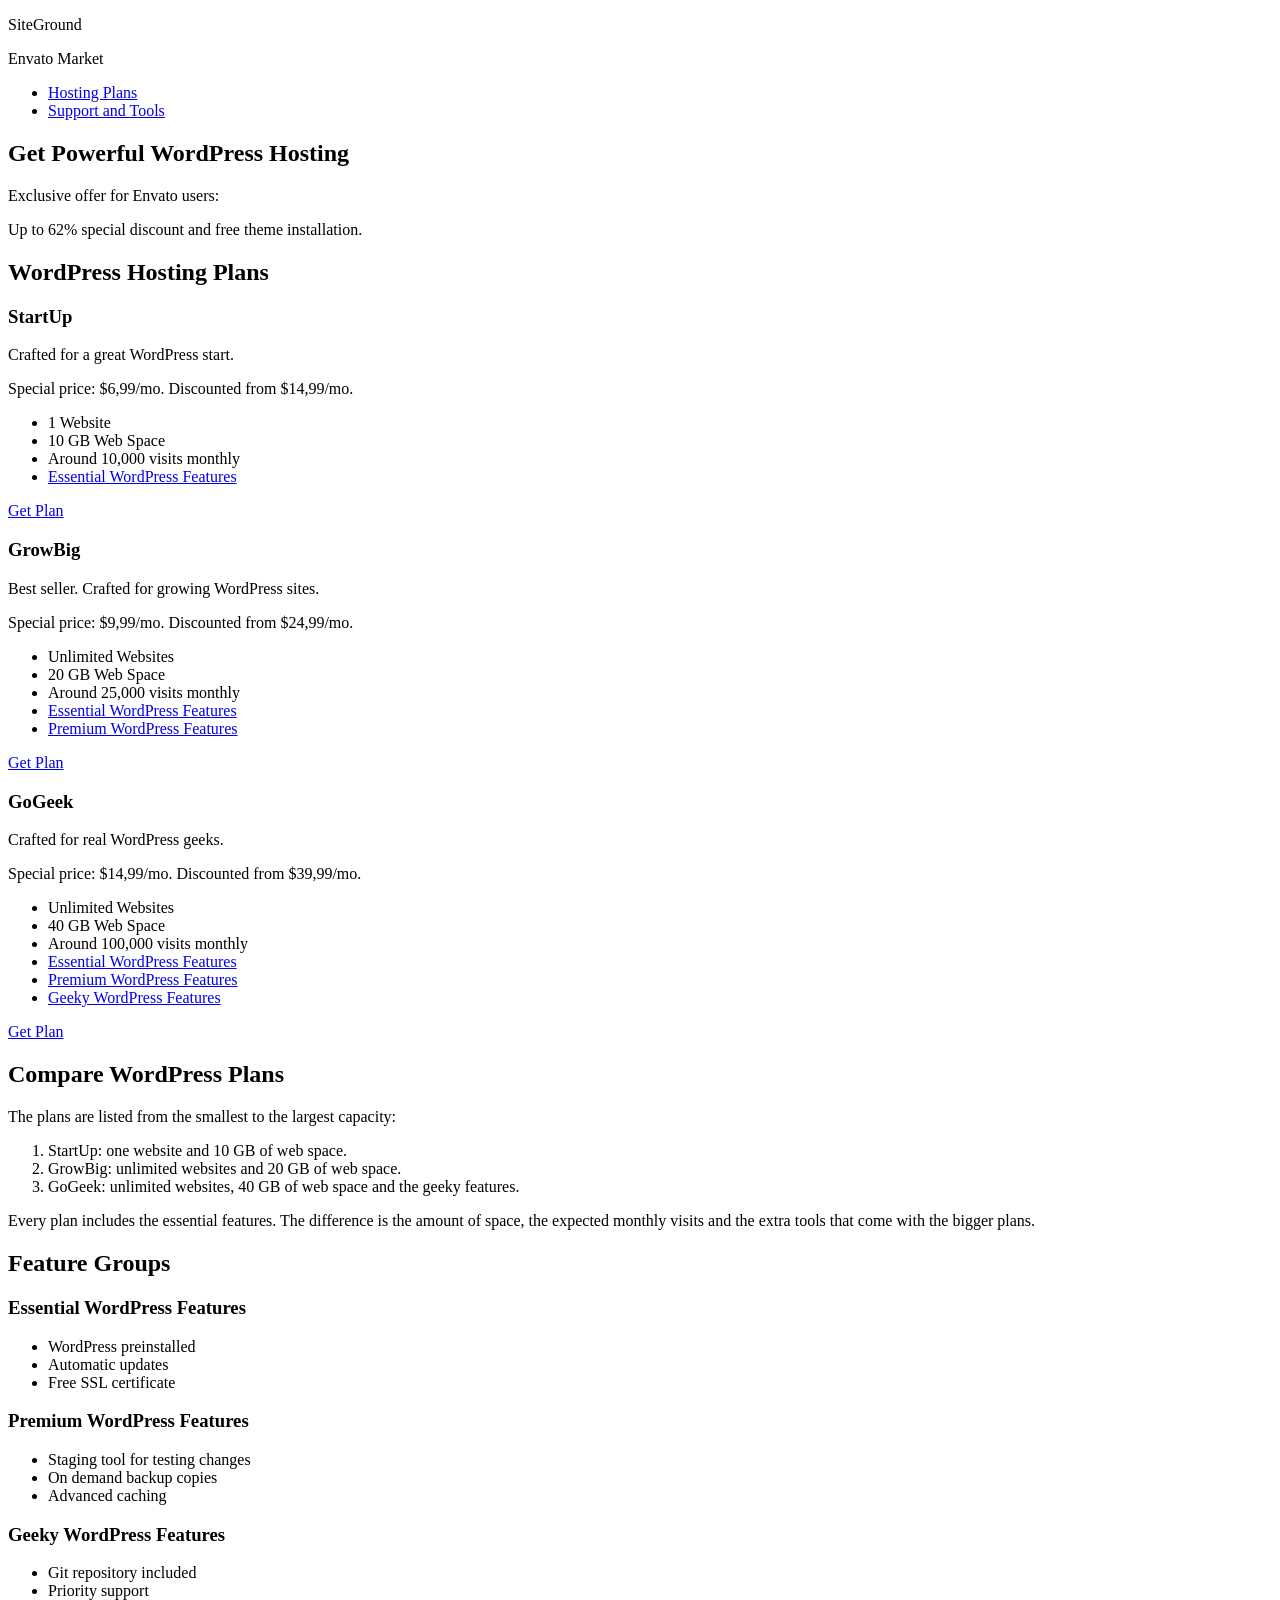
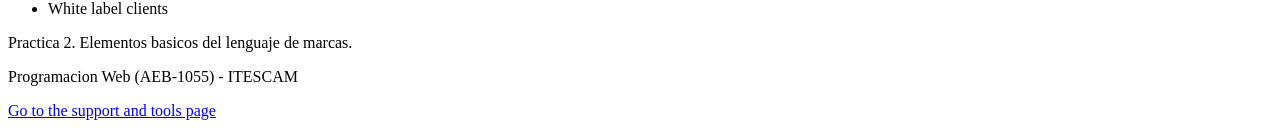
==== index.html @ 8a455a08 "Plan de trabajo y páginas HTML5 de la práctica 2" ====
<!DOCTYPE html>
<html lang="en">
<head>
  <meta charset="UTF-8">
  <meta name="viewport" content="width=device-width, initial-scale=1.0">
  <meta name="description" content="WordPress hosting plans page - Practica 2, Programacion Web, ITESCAM.">
  <meta name="author" content="Josue Hilario Cab Ku">
  <title>Get Powerful WordPress Hosting</title>
</head>
<body>

  <header>
    <p>SiteGround</p>
    <p>Envato Market</p>

    <nav>
      <ul>
        <li><a href="index.html">Hosting Plans</a></li>
        <li><a href="soporte.html">Support and Tools</a></li>
      </ul>
    </nav>
  </header>

  <main>

    <section>
      <h1>Get Powerful WordPress Hosting</h1>
      <p>Exclusive offer for Envato users:</p>
      <p>Up to 62% special discount and free theme installation.</p>
    </section>

    <section>
      <h2>WordPress Hosting Plans</h2>

      <article>
        <h3>StartUp</h3>
        <p>Crafted for a great WordPress start.</p>
        <p>Special price: $6,99/mo. Discounted from $14,99/mo.</p>
        <ul>
          <li>1 Website</li>
          <li>10 GB Web Space</li>
          <li>Around 10,000 visits monthly</li>
          <li><a href="#essential-features">Essential WordPress Features</a></li>
        </ul>
        <p><a href="#get-plan-startup">Get Plan</a></p>
      </article>

      <article>
        <h3>GrowBig</h3>
        <p>Best seller. Crafted for growing WordPress sites.</p>
        <p>Special price: $9,99/mo. Discounted from $24,99/mo.</p>
        <ul>
          <li>Unlimited Websites</li>
          <li>20 GB Web Space</li>
          <li>Around 25,000 visits monthly</li>
          <li><a href="#essential-features">Essential WordPress Features</a></li>
          <li><a href="#premium-features">Premium WordPress Features</a></li>
        </ul>
        <p><a href="#get-plan-growbig">Get Plan</a></p>
      </article>

      <article>
        <h3>GoGeek</h3>
        <p>Crafted for real WordPress geeks.</p>
        <p>Special price: $14,99/mo. Discounted from $39,99/mo.</p>
        <ul>
          <li>Unlimited Websites</li>
          <li>40 GB Web Space</li>
          <li>Around 100,000 visits monthly</li>
          <li><a href="#essential-features">Essential WordPress Features</a></li>
          <li><a href="#premium-features">Premium WordPress Features</a></li>
          <li><a href="#geeky-features">Geeky WordPress Features</a></li>
        </ul>
        <p><a href="#get-plan-gogeek">Get Plan</a></p>
      </article>
    </section>

    <section>
      <h2>Compare WordPress Plans</h2>
      <p>The plans are listed from the smallest to the largest capacity:</p>
      <ol>
        <li>StartUp: one website and 10 GB of web space.</li>
        <li>GrowBig: unlimited websites and 20 GB of web space.</li>
        <li>GoGeek: unlimited websites, 40 GB of web space and the geeky features.</li>
      </ol>
      <p>Every plan includes the essential features. The difference is the amount of space,
         the expected monthly visits and the extra tools that come with the bigger plans.</p>
    </section>

    <section id="essential-features">
      <h2>Feature Groups</h2>

      <h3>Essential WordPress Features</h3>
      <ul>
        <li>WordPress preinstalled</li>
        <li>Automatic updates</li>
        <li>Free SSL certificate</li>
      </ul>

      <h3 id="premium-features">Premium WordPress Features</h3>
      <ul>
        <li>Staging tool for testing changes</li>
        <li>On demand backup copies</li>
        <li>Advanced caching</li>
      </ul>

      <h3 id="geeky-features">Geeky WordPress Features</h3>
      <ul>
        <li>Git repository included</li>
        <li>Priority support</li>
        <li>White label clients</li>
      </ul>
    </section>

  </main>

  <footer>
    <p>Practica 2. Elementos basicos del lenguaje de marcas.</p>
    <p>Programacion Web (AEB-1055) - ITESCAM</p>
    <p><a href="soporte.html">Go to the support and tools page</a></p>
  </footer>

</body>
</html>
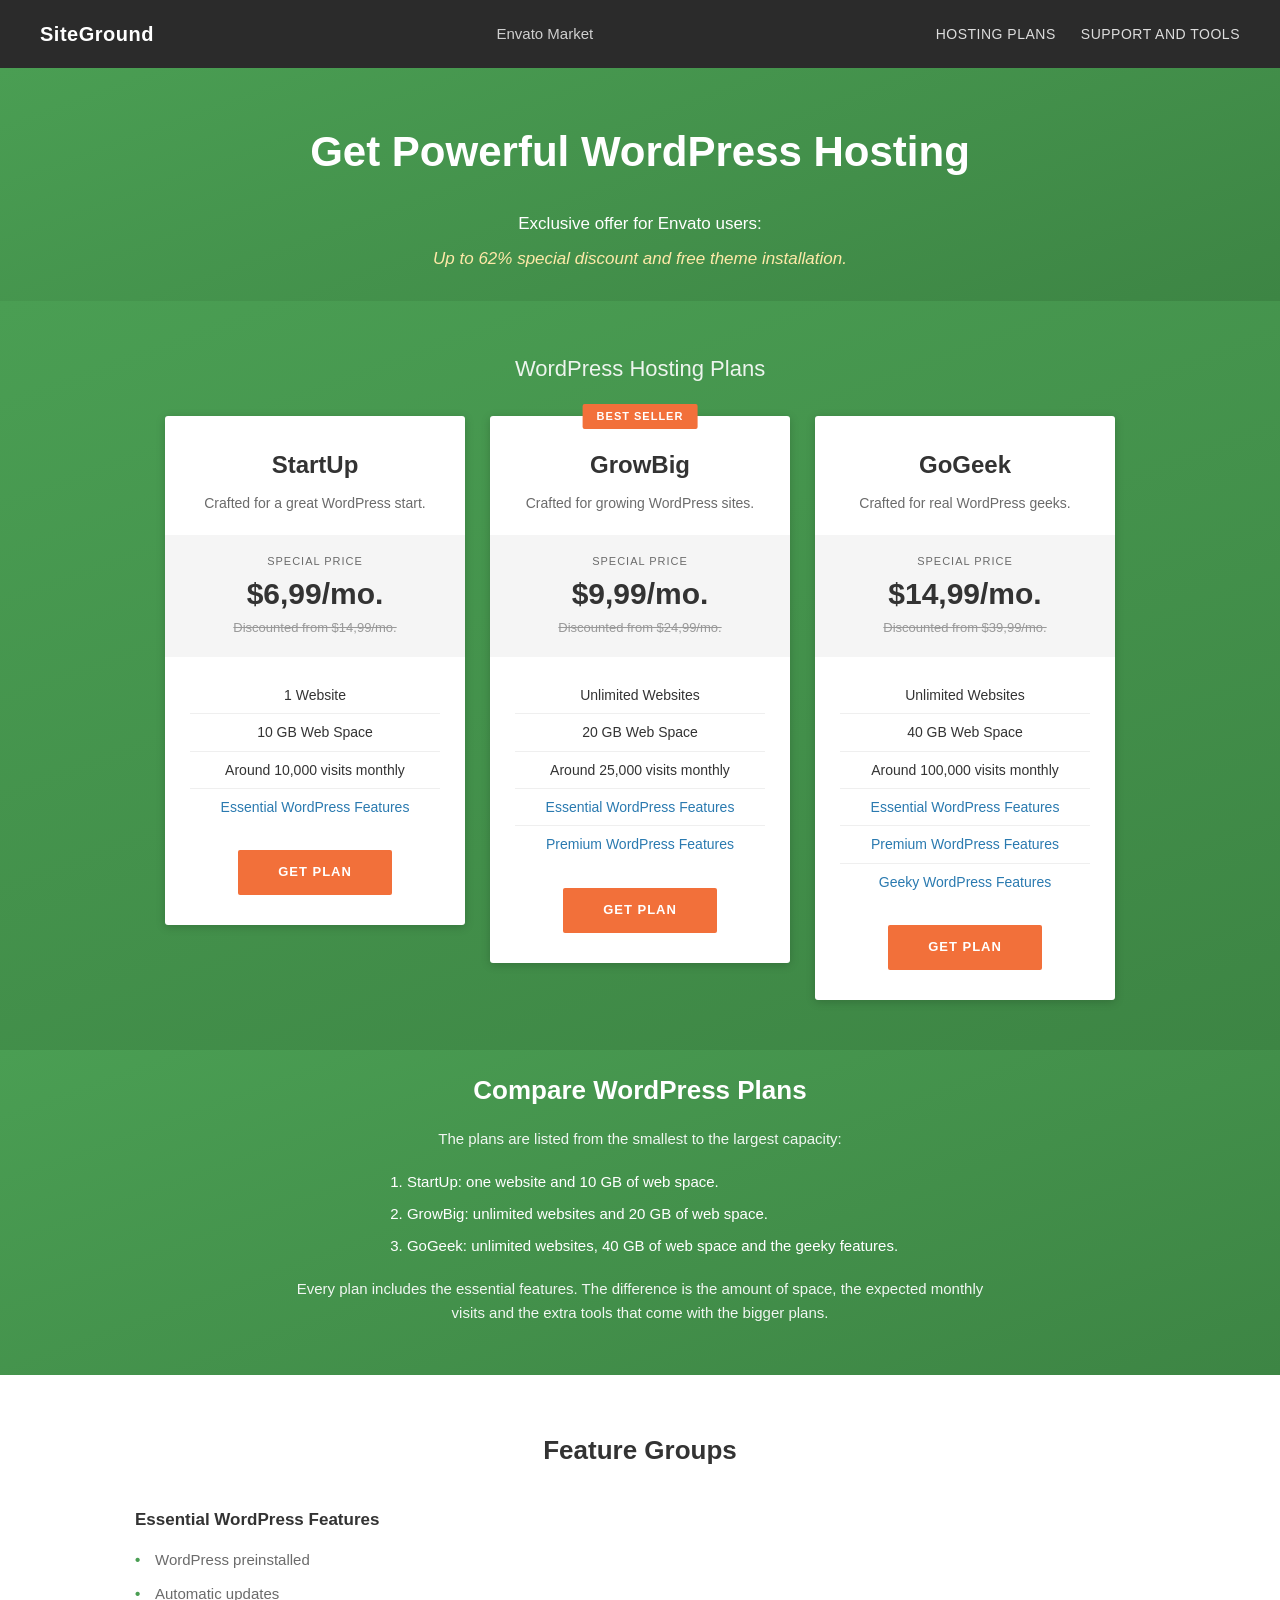
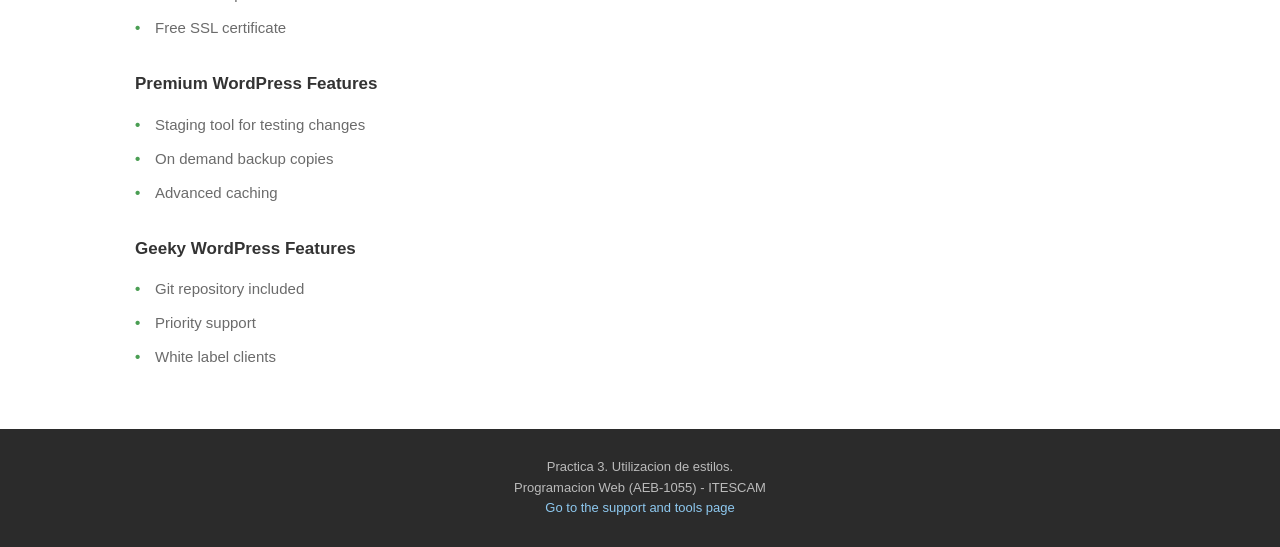
==== commit 342294f8: "Aplica hoja de estilos CSS a las dos paginas" ====
--- a/index.html
+++ b/index.html
@@ -3,17 +3,18 @@
 <head>
   <meta charset="UTF-8">
   <meta name="viewport" content="width=device-width, initial-scale=1.0">
-  <meta name="description" content="WordPress hosting plans page - Practica 2, Programacion Web, ITESCAM.">
+  <meta name="description" content="WordPress hosting plans page - Practica 3, Programacion Web, ITESCAM.">
   <meta name="author" content="Josue Hilario Cab Ku">
   <title>Get Powerful WordPress Hosting</title>
+  <link rel="stylesheet" href="styles.css">
 </head>
 <body>
 
-  <header>
-    <p>SiteGround</p>
-    <p>Envato Market</p>
+  <header class="topbar">
+    <p class="logo">SiteGround</p>
+    <p class="market">Envato Market</p>
 
-    <nav>
+    <nav class="mainnav">
       <ul>
         <li><a href="index.html">Hosting Plans</a></li>
         <li><a href="soporte.html">Support and Tools</a></li>
@@ -23,59 +24,76 @@
 
   <main>
 
-    <section>
+    <section class="verde hero">
       <h1>Get Powerful WordPress Hosting</h1>
       <p>Exclusive offer for Envato users:</p>
-      <p>Up to 62% special discount and free theme installation.</p>
+      <p class="oferta">Up to 62% special discount and free theme installation.</p>
     </section>
 
-    <section>
+    <section class="verde plans">
       <h2>WordPress Hosting Plans</h2>
 
-      <article>
-        <h3>StartUp</h3>
-        <p>Crafted for a great WordPress start.</p>
-        <p>Special price: $6,99/mo. Discounted from $14,99/mo.</p>
-        <ul>
-          <li>1 Website</li>
-          <li>10 GB Web Space</li>
-          <li>Around 10,000 visits monthly</li>
-          <li><a href="#essential-features">Essential WordPress Features</a></li>
-        </ul>
-        <p><a href="#get-plan-startup">Get Plan</a></p>
-      </article>
+      <div class="tarjetas">
 
-      <article>
-        <h3>GrowBig</h3>
-        <p>Best seller. Crafted for growing WordPress sites.</p>
-        <p>Special price: $9,99/mo. Discounted from $24,99/mo.</p>
-        <ul>
-          <li>Unlimited Websites</li>
-          <li>20 GB Web Space</li>
-          <li>Around 25,000 visits monthly</li>
-          <li><a href="#essential-features">Essential WordPress Features</a></li>
-          <li><a href="#premium-features">Premium WordPress Features</a></li>
-        </ul>
-        <p><a href="#get-plan-growbig">Get Plan</a></p>
-      </article>
+        <article class="plan">
+          <h3>StartUp</h3>
+          <p class="descripcion">Crafted for a great WordPress start.</p>
+          <p class="precio">
+            <span class="etiqueta">Special price</span>
+            <span class="monto">$6,99/mo.</span>
+            <span class="anterior">Discounted from $14,99/mo.</span>
+          </p>
+          <ul>
+            <li>1 Website</li>
+            <li>10 GB Web Space</li>
+            <li>Around 10,000 visits monthly</li>
+            <li><a href="#essential-features">Essential WordPress Features</a></li>
+          </ul>
+          <p><a class="boton" href="#get-plan-startup">Get Plan</a></p>
+        </article>
 
-      <article>
-        <h3>GoGeek</h3>
-        <p>Crafted for real WordPress geeks.</p>
-        <p>Special price: $14,99/mo. Discounted from $39,99/mo.</p>
-        <ul>
-          <li>Unlimited Websites</li>
-          <li>40 GB Web Space</li>
-          <li>Around 100,000 visits monthly</li>
-          <li><a href="#essential-features">Essential WordPress Features</a></li>
-          <li><a href="#premium-features">Premium WordPress Features</a></li>
-          <li><a href="#geeky-features">Geeky WordPress Features</a></li>
-        </ul>
-        <p><a href="#get-plan-gogeek">Get Plan</a></p>
-      </article>
+        <article class="plan">
+          <p class="badge">Best Seller</p>
+          <h3>GrowBig</h3>
+          <p class="descripcion">Crafted for growing WordPress sites.</p>
+          <p class="precio">
+            <span class="etiqueta">Special price</span>
+            <span class="monto">$9,99/mo.</span>
+            <span class="anterior">Discounted from $24,99/mo.</span>
+          </p>
+          <ul>
+            <li>Unlimited Websites</li>
+            <li>20 GB Web Space</li>
+            <li>Around 25,000 visits monthly</li>
+            <li><a href="#essential-features">Essential WordPress Features</a></li>
+            <li><a href="#premium-features">Premium WordPress Features</a></li>
+          </ul>
+          <p><a class="boton" href="#get-plan-growbig">Get Plan</a></p>
+        </article>
+
+        <article class="plan">
+          <h3>GoGeek</h3>
+          <p class="descripcion">Crafted for real WordPress geeks.</p>
+          <p class="precio">
+            <span class="etiqueta">Special price</span>
+            <span class="monto">$14,99/mo.</span>
+            <span class="anterior">Discounted from $39,99/mo.</span>
+          </p>
+          <ul>
+            <li>Unlimited Websites</li>
+            <li>40 GB Web Space</li>
+            <li>Around 100,000 visits monthly</li>
+            <li><a href="#essential-features">Essential WordPress Features</a></li>
+            <li><a href="#premium-features">Premium WordPress Features</a></li>
+            <li><a href="#geeky-features">Geeky WordPress Features</a></li>
+          </ul>
+          <p><a class="boton" href="#get-plan-gogeek">Get Plan</a></p>
+        </article>
+
+      </div>
     </section>
 
-    <section>
+    <section class="verde comparativa">
       <h2>Compare WordPress Plans</h2>
       <p>The plans are listed from the smallest to the largest capacity:</p>
       <ol>
@@ -87,7 +105,7 @@
          the expected monthly visits and the extra tools that come with the bigger plans.</p>
     </section>
 
-    <section id="essential-features">
+    <section class="caracteristicas" id="essential-features">
       <h2>Feature Groups</h2>
 
       <h3>Essential WordPress Features</h3>
@@ -115,7 +133,7 @@
   </main>
 
   <footer>
-    <p>Practica 2. Elementos basicos del lenguaje de marcas.</p>
+    <p>Practica 3. Utilizacion de estilos.</p>
     <p>Programacion Web (AEB-1055) - ITESCAM</p>
     <p><a href="soporte.html">Go to the support and tools page</a></p>
   </footer>
--- a/styles.css
+++ b/styles.css
@@ -0,0 +1,457 @@
+/* ==========================================================
+   Práctica 3. Utilización de estilos
+   Programación Web (AEB-1055) - ITESCAM
+   Equipo TacoCoders
+   ========================================================== */
+
+/* ---------- Variables y reinicio ---------- */
+
+:root {
+  --verde: #4a9e53;
+  --verde-oscuro: #3d8544;
+  --naranja: #f2703a;
+  --naranja-claro: #f9a03f;
+  --gris-texto: #6b6b6b;
+  --gris-oscuro: #333333;
+  --gris-fondo: #f5f5f5;
+  --azul-enlace: #2a7ab0;
+  --blanco: #ffffff;
+}
+
+* {
+  margin: 0;
+  padding: 0;
+  box-sizing: border-box;
+}
+
+body {
+  font-family: "Helvetica Neue", Helvetica, Arial, sans-serif;
+  font-size: 15px;
+  line-height: 1.6;
+  color: var(--gris-oscuro);
+  background-color: var(--blanco);
+}
+
+a {
+  color: var(--azul-enlace);
+  text-decoration: none;
+}
+
+a:hover {
+  text-decoration: underline;
+}
+
+/* ---------- Barra superior ---------- */
+
+.topbar {
+  background-color: #2b2b2b;
+  color: var(--blanco);
+  padding: 18px 40px;
+  display: flex;
+  align-items: center;
+  justify-content: space-between;
+  flex-wrap: wrap;
+  gap: 15px;
+}
+
+.logo {
+  font-size: 20px;
+  font-weight: bold;
+  letter-spacing: 0.5px;
+}
+
+.market {
+  font-size: 15px;
+  color: #cfcfcf;
+}
+
+.mainnav ul {
+  list-style: none;
+  display: flex;
+  gap: 25px;
+}
+
+.mainnav a {
+  color: #dddddd;
+  font-size: 14px;
+  text-transform: uppercase;
+  letter-spacing: 0.5px;
+}
+
+.mainnav a:hover {
+  color: var(--blanco);
+  text-decoration: none;
+}
+
+/* ---------- Zona verde ---------- */
+
+.verde {
+  background: linear-gradient(160deg, var(--verde) 0%, var(--verde-oscuro) 100%);
+  color: var(--blanco);
+  padding: 50px 20px;
+  text-align: center;
+}
+
+.hero {
+  padding-bottom: 20px;
+}
+
+.hero h1 {
+  font-size: 42px;
+  font-weight: bold;
+  margin-bottom: 25px;
+}
+
+.hero p {
+  font-size: 17px;
+  margin-bottom: 8px;
+}
+
+.oferta {
+  font-style: italic;
+  font-size: 19px;
+  color: #ffe9a8;
+}
+
+/* ---------- Tarjetas de planes ---------- */
+
+.plans h2 {
+  font-size: 22px;
+  font-weight: normal;
+  margin-bottom: 30px;
+  opacity: 0.9;
+}
+
+.tarjetas {
+  display: flex;
+  justify-content: center;
+  align-items: flex-start;
+  gap: 25px;
+  flex-wrap: wrap;
+  max-width: 1050px;
+  margin: 0 auto;
+}
+
+.plan {
+  background-color: var(--blanco);
+  color: var(--gris-oscuro);
+  width: 300px;
+  border-radius: 3px;
+  box-shadow: 0 2px 10px rgba(0, 0, 0, 0.18);
+  padding: 30px 25px;
+  position: relative;
+}
+
+.plan h3 {
+  font-size: 24px;
+  margin-bottom: 8px;
+}
+
+.descripcion {
+  color: var(--gris-texto);
+  font-size: 14px;
+  margin-bottom: 20px;
+}
+
+.badge {
+  position: absolute;
+  top: -12px;
+  left: 50%;
+  transform: translateX(-50%);
+  background-color: var(--naranja);
+  color: var(--blanco);
+  font-size: 11px;
+  font-weight: bold;
+  text-transform: uppercase;
+  letter-spacing: 1px;
+  padding: 4px 14px;
+  border-radius: 2px;
+}
+
+.precio {
+  background-color: var(--gris-fondo);
+  padding: 18px 10px;
+  margin: 0 -25px 20px;
+}
+
+.precio .etiqueta {
+  display: block;
+  font-size: 11px;
+  text-transform: uppercase;
+  letter-spacing: 1px;
+  color: var(--gris-texto);
+}
+
+.precio .monto {
+  display: block;
+  font-size: 30px;
+  font-weight: bold;
+  color: var(--gris-oscuro);
+}
+
+.precio .anterior {
+  display: block;
+  font-size: 13px;
+  color: #999999;
+  text-decoration: line-through;
+}
+
+.plan ul {
+  list-style: none;
+  margin-bottom: 25px;
+}
+
+.plan ul li {
+  padding: 7px 0;
+  font-size: 14px;
+  border-bottom: 1px solid #efefef;
+}
+
+.plan ul li:last-child {
+  border-bottom: none;
+}
+
+.boton {
+  display: inline-block;
+  background-color: var(--naranja);
+  color: var(--blanco);
+  font-size: 13px;
+  font-weight: bold;
+  text-transform: uppercase;
+  letter-spacing: 1px;
+  padding: 12px 40px;
+  border-radius: 2px;
+}
+
+.boton:hover {
+  background-color: #d95a27;
+  text-decoration: none;
+  color: var(--blanco);
+}
+
+/* ---------- Comparativa ---------- */
+
+.comparativa {
+  padding-top: 20px;
+}
+
+.comparativa h2 {
+  font-size: 26px;
+  margin-bottom: 15px;
+}
+
+.comparativa ol {
+  display: inline-block;
+  text-align: left;
+  margin: 15px 0;
+  padding-left: 25px;
+}
+
+.comparativa ol li {
+  padding: 4px 0;
+}
+
+.comparativa > p {
+  max-width: 700px;
+  margin: 0 auto;
+  opacity: 0.92;
+}
+
+/* ---------- Grupos de características ---------- */
+
+.caracteristicas {
+  max-width: 1050px;
+  margin: 0 auto;
+  padding: 55px 20px;
+}
+
+.caracteristicas h2 {
+  text-align: center;
+  font-size: 26px;
+  margin-bottom: 35px;
+}
+
+.caracteristicas h3 {
+  font-size: 17px;
+  margin: 25px 0 10px;
+  color: var(--gris-oscuro);
+}
+
+.caracteristicas ul {
+  list-style: none;
+  color: var(--gris-texto);
+}
+
+.caracteristicas ul li {
+  padding: 5px 0 5px 20px;
+  position: relative;
+}
+
+.caracteristicas ul li::before {
+  content: "•";
+  color: var(--verde);
+  position: absolute;
+  left: 0;
+  font-weight: bold;
+}
+
+/* ---------- Banner de soporte (página 2) ---------- */
+
+.soporte {
+  background: linear-gradient(rgba(40, 40, 40, 0.75), rgba(40, 40, 40, 0.75)),
+              linear-gradient(120deg, #7d7367 0%, #4a453f 60%, #2f2b27 100%);
+  color: var(--blanco);
+  text-align: center;
+  padding: 55px 20px;
+}
+
+.soporte h1 {
+  font-size: 30px;
+  margin-bottom: 12px;
+}
+
+.soporte > p {
+  max-width: 620px;
+  margin: 0 auto 35px;
+  font-size: 14px;
+  opacity: 0.9;
+}
+
+.ventajas {
+  list-style: none;
+  display: flex;
+  justify-content: center;
+  gap: 45px;
+  flex-wrap: wrap;
+  max-width: 1000px;
+  margin: 0 auto;
+}
+
+.ventajas li {
+  width: 190px;
+}
+
+.ventajas h2 {
+  font-size: 15px;
+  margin-bottom: 4px;
+}
+
+.ventajas p {
+  font-size: 13px;
+  color: var(--naranja-claro);
+}
+
+/* ---------- Pasos para pedir ayuda ---------- */
+
+.pasos {
+  max-width: 700px;
+  margin: 0 auto;
+  padding: 45px 20px 10px;
+  text-align: center;
+}
+
+.pasos h2 {
+  font-size: 22px;
+  margin-bottom: 15px;
+}
+
+.pasos ol {
+  display: inline-block;
+  text-align: left;
+  color: var(--gris-texto);
+  padding-left: 22px;
+}
+
+.pasos ol li {
+  padding: 4px 0;
+}
+
+/* ---------- Herramientas ---------- */
+
+.herramientas {
+  max-width: 1050px;
+  margin: 0 auto;
+  padding: 45px 20px 65px;
+  text-align: center;
+}
+
+.herramientas h2 {
+  font-size: 26px;
+  margin-bottom: 10px;
+  padding-top: 20px;
+  border-top: 3px solid var(--naranja-claro);
+  display: inline-block;
+  padding-left: 30px;
+  padding-right: 30px;
+}
+
+.herramientas > p {
+  color: var(--gris-texto);
+  margin-bottom: 40px;
+}
+
+.rejilla {
+  display: grid;
+  grid-template-columns: repeat(3, 1fr);
+  gap: 40px 35px;
+  text-align: left;
+}
+
+.herramienta h3 {
+  font-size: 17px;
+  margin-bottom: 10px;
+}
+
+.herramienta p {
+  font-size: 13px;
+  color: var(--gris-texto);
+  margin-bottom: 10px;
+}
+
+.enlace {
+  font-size: 12px;
+  text-transform: uppercase;
+  letter-spacing: 0.5px;
+}
+
+/* ---------- Pie de página ---------- */
+
+footer {
+  background-color: #2b2b2b;
+  color: #bbbbbb;
+  text-align: center;
+  padding: 28px 20px;
+  font-size: 13px;
+}
+
+footer a {
+  color: #8ec9f0;
+}
+
+/* ---------- Adaptación a pantallas pequeñas ---------- */
+
+@media (max-width: 900px) {
+  .rejilla {
+    grid-template-columns: repeat(2, 1fr);
+  }
+  .hero h1 {
+    font-size: 32px;
+  }
+}
+
+@media (max-width: 600px) {
+  .topbar {
+    flex-direction: column;
+    text-align: center;
+  }
+  .rejilla {
+    grid-template-columns: 1fr;
+  }
+  .plan {
+    width: 100%;
+    max-width: 330px;
+  }
+  .hero h1 {
+    font-size: 26px;
+  }
+}
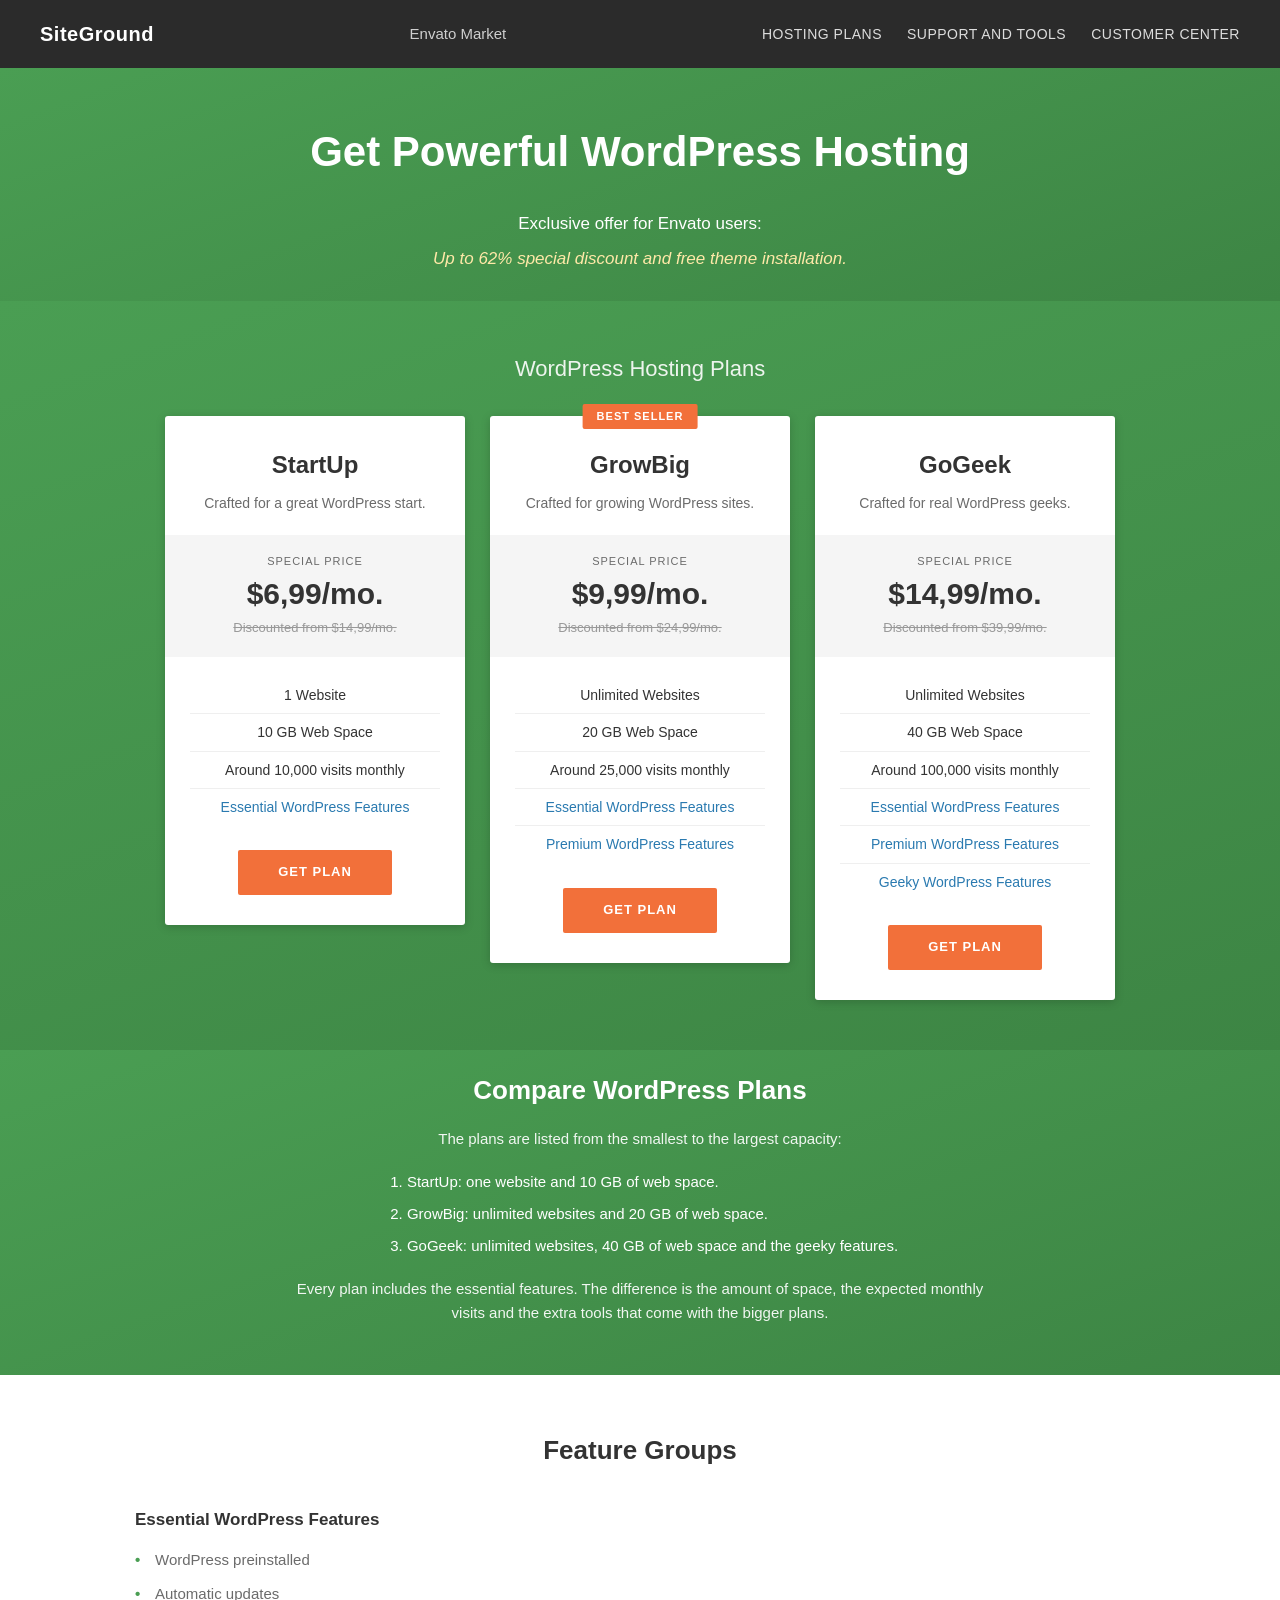
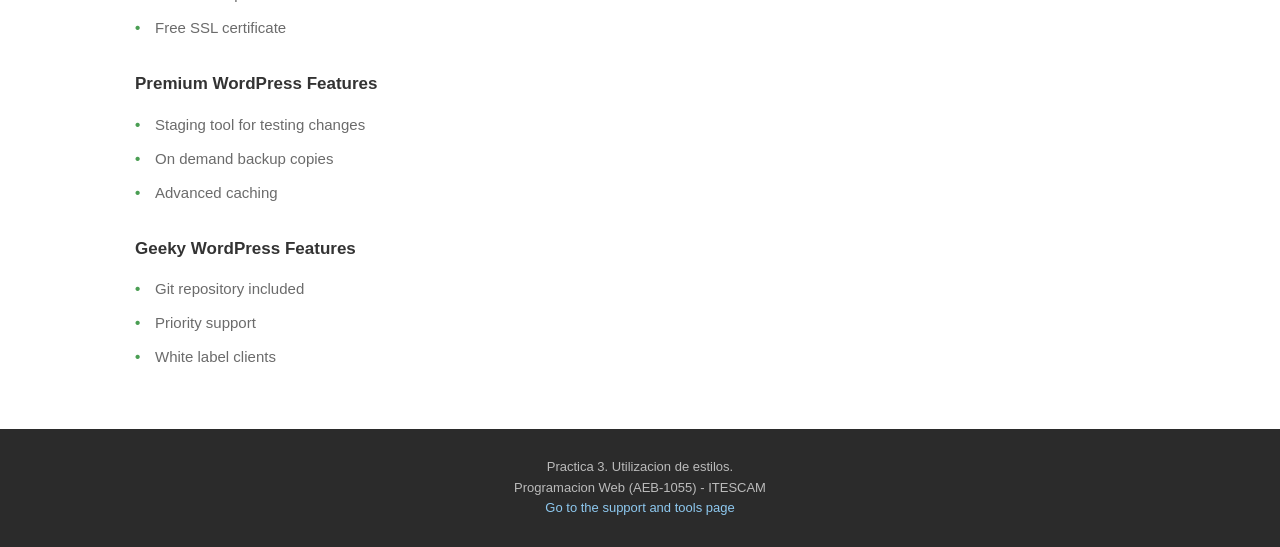
==== commit 1eec2ede: "Agrega enlace Customer Center al menu de index y soporte" ====
--- a/index.html
+++ b/index.html
@@ -18,6 +18,7 @@
       <ul>
         <li><a href="index.html">Hosting Plans</a></li>
         <li><a href="soporte.html">Support and Tools</a></li>
+        <li><a href="contacto.html">Customer Center</a></li>
       </ul>
     </nav>
   </header>
--- a/styles.css
+++ b/styles.css
@@ -455,3 +455,22 @@
     font-size: 26px;
   }
 }
+
+/* ---------- Estilos para impresión ---------- */
+
+@media print {
+  .topbar,
+  .mainnav,
+  footer {
+    display: none;
+  }
+  .verde,
+  .soporte {
+    background: none;
+    color: #000000;
+  }
+  .plan {
+    box-shadow: none;
+    border: 1px solid #cccccc;
+  }
+}
